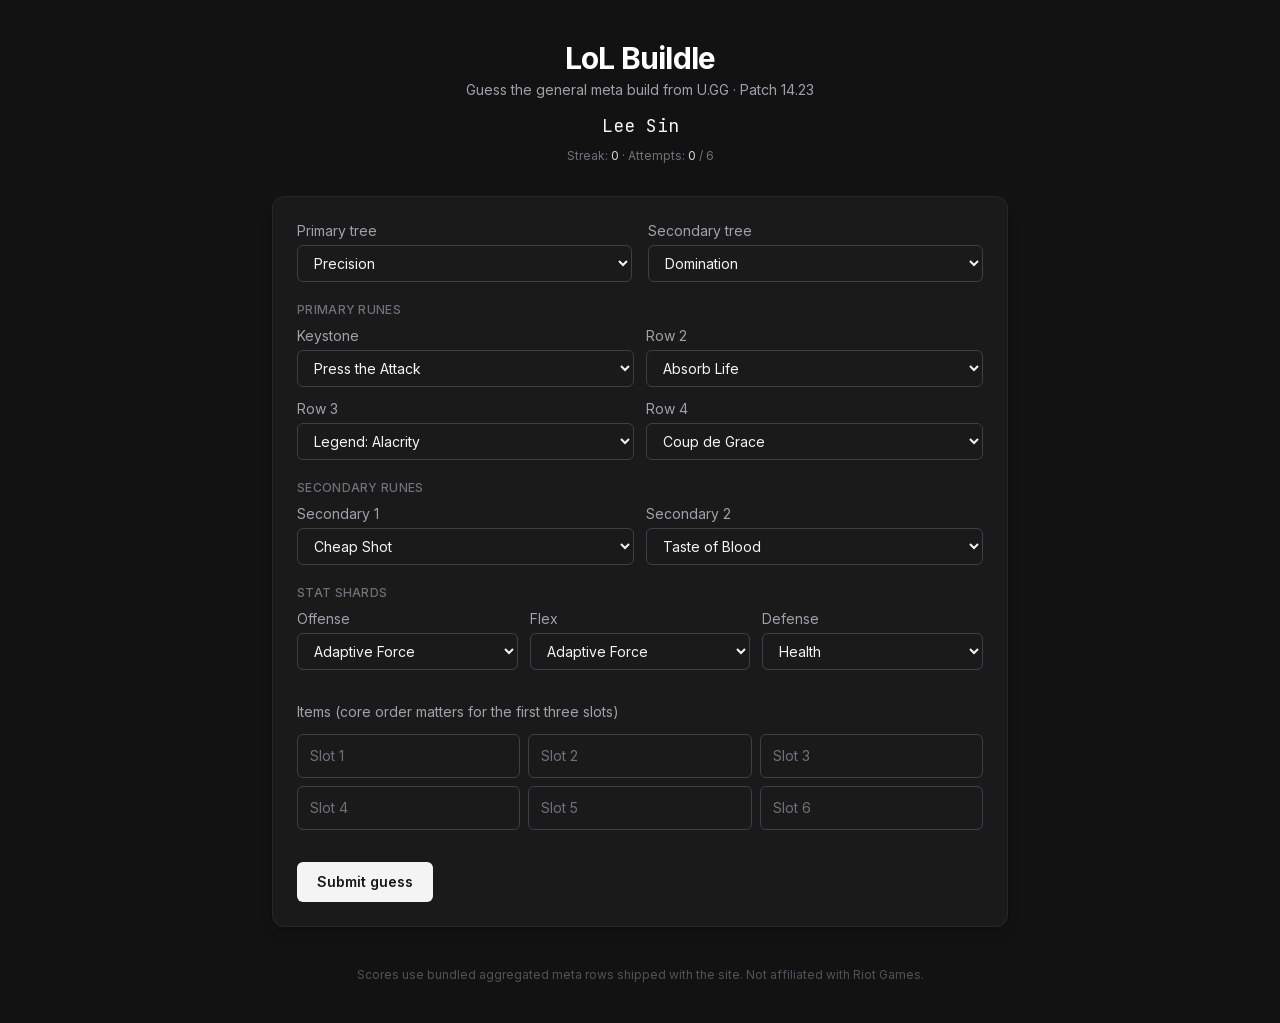
==== LoLBuildle/index.html @ fe032a9a "Deploy LoLBuildle from source repo" ====
<!DOCTYPE html><html lang="en" class="__variable_273b63 __variable_36da45"><head><meta charSet="utf-8"/><meta name="viewport" content="width=device-width, initial-scale=1"/><link rel="preload" href="/LoLBuildle/_next/static/media/bb3ef058b751a6ad-s.p.woff2" as="font" crossorigin="" type="font/woff2"/><link rel="preload" href="/LoLBuildle/_next/static/media/e4af272ccee01ff0-s.p.woff2" as="font" crossorigin="" type="font/woff2"/><link rel="stylesheet" href="/LoLBuildle/_next/static/css/c5a695d36ad70a7c.css" data-precedence="next"/><link rel="preload" as="script" fetchPriority="low" href="/LoLBuildle/_next/static/chunks/webpack-848da91b19ea1b37.js"/><script src="/LoLBuildle/_next/static/chunks/fd9d1056-253d8695cd74475a.js" async=""></script><script src="/LoLBuildle/_next/static/chunks/117-18b9ab8ec4250853.js" async=""></script><script src="/LoLBuildle/_next/static/chunks/main-app-223fb19ff7f71c85.js" async=""></script><script src="/LoLBuildle/_next/static/chunks/app/page-ac91fe440ad6ae25.js" async=""></script><title>LoL Buildle</title><meta name="description" content="Daily League of Legends rune and item build puzzle"/><meta name="next-size-adjust"/><script src="/LoLBuildle/_next/static/chunks/polyfills-42372ed130431b0a.js" noModule=""></script></head><body class="font-sans"><main class="mx-auto flex min-h-screen max-w-3xl flex-col items-center justify-center px-4"><p class="text-zinc-400">Loading challenge…</p></main><script src="/LoLBuildle/_next/static/chunks/webpack-848da91b19ea1b37.js" async=""></script><script>(self.__next_f=self.__next_f||[]).push([0]);self.__next_f.push([2,null])</script><script>self.__next_f.push([1,"1:HL[\"/LoLBuildle/_next/static/media/bb3ef058b751a6ad-s.p.woff2\",\"font\",{\"crossOrigin\":\"\",\"type\":\"font/woff2\"}]\n2:HL[\"/LoLBuildle/_next/static/media/e4af272ccee01ff0-s.p.woff2\",\"font\",{\"crossOrigin\":\"\",\"type\":\"font/woff2\"}]\n3:HL[\"/LoLBuildle/_next/static/css/c5a695d36ad70a7c.css\",\"style\"]\n"])</script><script>self.__next_f.push([1,"4:I[2846,[],\"\"]\n6:I[9107,[],\"ClientPageRoot\"]\n7:I[694,[\"931\",\"static/chunks/app/page-ac91fe440ad6ae25.js\"],\"default\",1]\n8:I[4707,[],\"\"]\n9:I[6423,[],\"\"]\nb:I[1060,[],\"\"]\nc:[]\n"])</script><script>self.__next_f.push([1,"0:[\"$\",\"$L4\",null,{\"buildId\":\"6qWj2JQBq9XGg0zFslC1o\",\"assetPrefix\":\"/LoLBuildle\",\"urlParts\":[\"\",\"\"],\"initialTree\":[\"\",{\"children\":[\"__PAGE__\",{}]},\"$undefined\",\"$undefined\",true],\"initialSeedData\":[\"\",{\"children\":[\"__PAGE__\",{},[[\"$L5\",[\"$\",\"$L6\",null,{\"props\":{\"params\":{},\"searchParams\":{}},\"Component\":\"$7\"}],null],null],null]},[[[[\"$\",\"link\",\"0\",{\"rel\":\"stylesheet\",\"href\":\"/LoLBuildle/_next/static/css/c5a695d36ad70a7c.css\",\"precedence\":\"next\",\"crossOrigin\":\"$undefined\"}]],[\"$\",\"html\",null,{\"lang\":\"en\",\"className\":\"__variable_273b63 __variable_36da45\",\"children\":[\"$\",\"body\",null,{\"className\":\"font-sans\",\"children\":[\"$\",\"$L8\",null,{\"parallelRouterKey\":\"children\",\"segmentPath\":[\"children\"],\"error\":\"$undefined\",\"errorStyles\":\"$undefined\",\"errorScripts\":\"$undefined\",\"template\":[\"$\",\"$L9\",null,{}],\"templateStyles\":\"$undefined\",\"templateScripts\":\"$undefined\",\"notFound\":[[\"$\",\"title\",null,{\"children\":\"404: This page could not be found.\"}],[\"$\",\"div\",null,{\"style\":{\"fontFamily\":\"system-ui,\\\"Segoe UI\\\",Roboto,Helvetica,Arial,sans-serif,\\\"Apple Color Emoji\\\",\\\"Segoe UI Emoji\\\"\",\"height\":\"100vh\",\"textAlign\":\"center\",\"display\":\"flex\",\"flexDirection\":\"column\",\"alignItems\":\"center\",\"justifyContent\":\"center\"},\"children\":[\"$\",\"div\",null,{\"children\":[[\"$\",\"style\",null,{\"dangerouslySetInnerHTML\":{\"__html\":\"body{color:#000;background:#fff;margin:0}.next-error-h1{border-right:1px solid rgba(0,0,0,.3)}@media (prefers-color-scheme:dark){body{color:#fff;background:#000}.next-error-h1{border-right:1px solid rgba(255,255,255,.3)}}\"}}],[\"$\",\"h1\",null,{\"className\":\"next-error-h1\",\"style\":{\"display\":\"inline-block\",\"margin\":\"0 20px 0 0\",\"padding\":\"0 23px 0 0\",\"fontSize\":24,\"fontWeight\":500,\"verticalAlign\":\"top\",\"lineHeight\":\"49px\"},\"children\":\"404\"}],[\"$\",\"div\",null,{\"style\":{\"display\":\"inline-block\"},\"children\":[\"$\",\"h2\",null,{\"style\":{\"fontSize\":14,\"fontWeight\":400,\"lineHeight\":\"49px\",\"margin\":0},\"children\":\"This page could not be found.\"}]}]]}]}]],\"notFoundStyles\":[]}]}]}]],null],null],\"couldBeIntercepted\":false,\"initialHead\":[null,\"$La\"],\"globalErrorComponent\":\"$b\",\"missingSlots\":\"$Wc\"}]\n"])</script><script>self.__next_f.push([1,"a:[[\"$\",\"meta\",\"0\",{\"name\":\"viewport\",\"content\":\"width=device-width, initial-scale=1\"}],[\"$\",\"meta\",\"1\",{\"charSet\":\"utf-8\"}],[\"$\",\"title\",\"2\",{\"children\":\"LoL Buildle\"}],[\"$\",\"meta\",\"3\",{\"name\":\"description\",\"content\":\"Daily League of Legends rune and item build puzzle\"}],[\"$\",\"meta\",\"4\",{\"name\":\"next-size-adjust\"}]]\n5:null\n"])</script></body></html>
---- LoLBuildle/_next/static/css/c5a695d36ad70a7c.css ----
@font-face{font-family:__Inter_273b63;font-style:normal;font-weight:100 900;font-display:swap;src:url(/LoLBuildle/_next/static/media/ba9851c3c22cd980-s.woff2) format("woff2");unicode-range:u+0460-052f,u+1c80-1c8a,u+20b4,u+2de0-2dff,u+a640-a69f,u+fe2e-fe2f}@font-face{font-family:__Inter_273b63;font-style:normal;font-weight:100 900;font-display:swap;src:url(/LoLBuildle/_next/static/media/21350d82a1f187e9-s.woff2) format("woff2");unicode-range:u+0301,u+0400-045f,u+0490-0491,u+04b0-04b1,u+2116}@font-face{font-family:__Inter_273b63;font-style:normal;font-weight:100 900;font-display:swap;src:url(/LoLBuildle/_next/static/media/c5fe6dc8356a8c31-s.woff2) format("woff2");unicode-range:u+1f??}@font-face{font-family:__Inter_273b63;font-style:normal;font-weight:100 900;font-display:swap;src:url(/LoLBuildle/_next/static/media/19cfc7226ec3afaa-s.woff2) format("woff2");unicode-range:u+0370-0377,u+037a-037f,u+0384-038a,u+038c,u+038e-03a1,u+03a3-03ff}@font-face{font-family:__Inter_273b63;font-style:normal;font-weight:100 900;font-display:swap;src:url(/LoLBuildle/_next/static/media/df0a9ae256c0569c-s.woff2) format("woff2");unicode-range:u+0102-0103,u+0110-0111,u+0128-0129,u+0168-0169,u+01a0-01a1,u+01af-01b0,u+0300-0301,u+0303-0304,u+0308-0309,u+0323,u+0329,u+1ea0-1ef9,u+20ab}@font-face{font-family:__Inter_273b63;font-style:normal;font-weight:100 900;font-display:swap;src:url(/LoLBuildle/_next/static/media/8e9860b6e62d6359-s.woff2) format("woff2");unicode-range:u+0100-02ba,u+02bd-02c5,u+02c7-02cc,u+02ce-02d7,u+02dd-02ff,u+0304,u+0308,u+0329,u+1d00-1dbf,u+1e00-1e9f,u+1ef2-1eff,u+2020,u+20a0-20ab,u+20ad-20c0,u+2113,u+2c60-2c7f,u+a720-a7ff}@font-face{font-family:__Inter_273b63;font-style:normal;font-weight:100 900;font-display:swap;src:url(/LoLBuildle/_next/static/media/e4af272ccee01ff0-s.p.woff2) format("woff2");unicode-range:u+00??,u+0131,u+0152-0153,u+02bb-02bc,u+02c6,u+02da,u+02dc,u+0304,u+0308,u+0329,u+2000-206f,u+20ac,u+2122,u+2191,u+2193,u+2212,u+2215,u+feff,u+fffd}@font-face{font-family:__Inter_Fallback_273b63;src:local("Arial");ascent-override:90.49%;descent-override:22.56%;line-gap-override:0.00%;size-adjust:107.06%}.__className_273b63{font-family:__Inter_273b63,__Inter_Fallback_273b63;font-style:normal}.__variable_273b63{--font-geist-sans:"__Inter_273b63","__Inter_Fallback_273b63"}@font-face{font-family:__JetBrains_Mono_36da45;font-style:normal;font-weight:100 800;font-display:swap;src:url(/LoLBuildle/_next/static/media/886030b0b59bc5a7-s.woff2) format("woff2");unicode-range:u+0460-052f,u+1c80-1c8a,u+20b4,u+2de0-2dff,u+a640-a69f,u+fe2e-fe2f}@font-face{font-family:__JetBrains_Mono_36da45;font-style:normal;font-weight:100 800;font-display:swap;src:url(/LoLBuildle/_next/static/media/0aa834ed78bf6d07-s.woff2) format("woff2");unicode-range:u+0301,u+0400-045f,u+0490-0491,u+04b0-04b1,u+2116}@font-face{font-family:__JetBrains_Mono_36da45;font-style:normal;font-weight:100 800;font-display:swap;src:url(/LoLBuildle/_next/static/media/67957d42bae0796d-s.woff2) format("woff2");unicode-range:u+0370-0377,u+037a-037f,u+0384-038a,u+038c,u+038e-03a1,u+03a3-03ff}@font-face{font-family:__JetBrains_Mono_36da45;font-style:normal;font-weight:100 800;font-display:swap;src:url(/LoLBuildle/_next/static/media/f911b923c6adde36-s.woff2) format("woff2");unicode-range:u+0102-0103,u+0110-0111,u+0128-0129,u+0168-0169,u+01a0-01a1,u+01af-01b0,u+0300-0301,u+0303-0304,u+0308-0309,u+0323,u+0329,u+1ea0-1ef9,u+20ab}@font-face{font-family:__JetBrains_Mono_36da45;font-style:normal;font-weight:100 800;font-display:swap;src:url(/LoLBuildle/_next/static/media/939c4f875ee75fbb-s.woff2) format("woff2");unicode-range:u+0100-02ba,u+02bd-02c5,u+02c7-02cc,u+02ce-02d7,u+02dd-02ff,u+0304,u+0308,u+0329,u+1d00-1dbf,u+1e00-1e9f,u+1ef2-1eff,u+2020,u+20a0-20ab,u+20ad-20c0,u+2113,u+2c60-2c7f,u+a720-a7ff}@font-face{font-family:__JetBrains_Mono_36da45;font-style:normal;font-weight:100 800;font-display:swap;src:url(/LoLBuildle/_next/static/media/bb3ef058b751a6ad-s.p.woff2) format("woff2");unicode-range:u+00??,u+0131,u+0152-0153,u+02bb-02bc,u+02c6,u+02da,u+02dc,u+0304,u+0308,u+0329,u+2000-206f,u+20ac,u+2122,u+2191,u+2193,u+2212,u+2215,u+feff,u+fffd}@font-face{font-family:__JetBrains_Mono_Fallback_36da45;src:local("Arial");ascent-override:75.79%;descent-override:22.29%;line-gap-override:0.00%;size-adjust:134.59%}.__className_36da45{font-family:__JetBrains_Mono_36da45,__JetBrains_Mono_Fallback_36da45;font-style:normal}.__variable_36da45{--font-geist-mono:"__JetBrains_Mono_36da45","__JetBrains_Mono_Fallback_36da45"}*,:after,:before{--tw-border-spacing-x:0;--tw-border-spacing-y:0;--tw-translate-x:0;--tw-translate-y:0;--tw-rotate:0;--tw-skew-x:0;--tw-skew-y:0;--tw-scale-x:1;--tw-scale-y:1;--tw-pan-x: ;--tw-pan-y: ;--tw-pinch-zoom: ;--tw-scroll-snap-strictness:proximity;--tw-gradient-from-position: ;--tw-gradient-via-position: ;--tw-gradient-to-position: ;--tw-ordinal: ;--tw-slashed-zero: ;--tw-numeric-figure: ;--tw-numeric-spacing: ;--tw-numeric-fraction: ;--tw-ring-inset: ;--tw-ring-offset-width:0px;--tw-ring-offset-color:#fff;--tw-ring-color:rgba(59,130,246,.5);--tw-ring-offset-shadow:0 0 #0000;--tw-ring-shadow:0 0 #0000;--tw-shadow:0 0 #0000;--tw-shadow-colored:0 0 #0000;--tw-blur: ;--tw-brightness: ;--tw-contrast: ;--tw-grayscale: ;--tw-hue-rotate: ;--tw-invert: ;--tw-saturate: ;--tw-sepia: ;--tw-drop-shadow: ;--tw-backdrop-blur: ;--tw-backdrop-brightness: ;--tw-backdrop-contrast: ;--tw-backdrop-grayscale: ;--tw-backdrop-hue-rotate: ;--tw-backdrop-invert: ;--tw-backdrop-opacity: ;--tw-backdrop-saturate: ;--tw-backdrop-sepia: ;--tw-contain-size: ;--tw-contain-layout: ;--tw-contain-paint: ;--tw-contain-style: }::backdrop{--tw-border-spacing-x:0;--tw-border-spacing-y:0;--tw-translate-x:0;--tw-translate-y:0;--tw-rotate:0;--tw-skew-x:0;--tw-skew-y:0;--tw-scale-x:1;--tw-scale-y:1;--tw-pan-x: ;--tw-pan-y: ;--tw-pinch-zoom: ;--tw-scroll-snap-strictness:proximity;--tw-gradient-from-position: ;--tw-gradient-via-position: ;--tw-gradient-to-position: ;--tw-ordinal: ;--tw-slashed-zero: ;--tw-numeric-figure: ;--tw-numeric-spacing: ;--tw-numeric-fraction: ;--tw-ring-inset: ;--tw-ring-offset-width:0px;--tw-ring-offset-color:#fff;--tw-ring-color:rgba(59,130,246,.5);--tw-ring-offset-shadow:0 0 #0000;--tw-ring-shadow:0 0 #0000;--tw-shadow:0 0 #0000;--tw-shadow-colored:0 0 #0000;--tw-blur: ;--tw-brightness: ;--tw-contrast: ;--tw-grayscale: ;--tw-hue-rotate: ;--tw-invert: ;--tw-saturate: ;--tw-sepia: ;--tw-drop-shadow: ;--tw-backdrop-blur: ;--tw-backdrop-brightness: ;--tw-backdrop-contrast: ;--tw-backdrop-grayscale: ;--tw-backdrop-hue-rotate: ;--tw-backdrop-invert: ;--tw-backdrop-opacity: ;--tw-backdrop-saturate: ;--tw-backdrop-sepia: ;--tw-contain-size: ;--tw-contain-layout: ;--tw-contain-paint: ;--tw-contain-style: }/*
! tailwindcss v3.4.19 | MIT License | https://tailwindcss.com
*/*,:after,:before{box-sizing:border-box;border:0 solid #e5e7eb}:after,:before{--tw-content:""}:host,html{line-height:1.5;-webkit-text-size-adjust:100%;-moz-tab-size:4;-o-tab-size:4;tab-size:4;font-family:var(--font-geist-sans),system-ui,sans-serif;font-feature-settings:normal;font-variation-settings:normal;-webkit-tap-highlight-color:transparent}body{margin:0;line-height:inherit}hr{height:0;color:inherit;border-top-width:1px}abbr:where([title]){-webkit-text-decoration:underline dotted;text-decoration:underline dotted}h1,h2,h3,h4,h5,h6{font-size:inherit;font-weight:inherit}a{color:inherit;text-decoration:inherit}b,strong{font-weight:bolder}code,kbd,pre,samp{font-family:var(--font-geist-mono),ui-monospace,monospace;font-feature-settings:normal;font-variation-settings:normal;font-size:1em}small{font-size:80%}sub,sup{font-size:75%;line-height:0;position:relative;vertical-align:baseline}sub{bottom:-.25em}sup{top:-.5em}table{text-indent:0;border-color:inherit;border-collapse:collapse}button,input,optgroup,select,textarea{font-family:inherit;font-feature-settings:inherit;font-variation-settings:inherit;font-size:100%;font-weight:inherit;line-height:inherit;letter-spacing:inherit;color:inherit;margin:0;padding:0}button,select{text-transform:none}button,input:where([type=button]),input:where([type=reset]),input:where([type=submit]){-webkit-appearance:button;background-color:transparent;background-image:none}:-moz-focusring{outline:auto}:-moz-ui-invalid{box-shadow:none}progress{vertical-align:baseline}::-webkit-inner-spin-button,::-webkit-outer-spin-button{height:auto}[type=search]{-webkit-appearance:textfield;outline-offset:-2px}::-webkit-search-decoration{-webkit-appearance:none}::-webkit-file-upload-button{-webkit-appearance:button;font:inherit}summary{display:list-item}blockquote,dd,dl,figure,h1,h2,h3,h4,h5,h6,hr,p,pre{margin:0}fieldset{margin:0}fieldset,legend{padding:0}menu,ol,ul{list-style:none;margin:0;padding:0}dialog{padding:0}textarea{resize:vertical}input::-moz-placeholder,textarea::-moz-placeholder{opacity:1;color:#9ca3af}input::placeholder,textarea::placeholder{opacity:1;color:#9ca3af}[role=button],button{cursor:pointer}:disabled{cursor:default}audio,canvas,embed,iframe,img,object,svg,video{display:block;vertical-align:middle}img,video{max-width:100%;height:auto}[hidden]:where(:not([hidden=until-found])){display:none}.fixed{position:fixed}.inset-0{inset:0}.z-40{z-index:40}.mx-auto{margin-left:auto;margin-right:auto}.mb-2{margin-bottom:.5rem}.mb-4{margin-bottom:1rem}.mb-8{margin-bottom:2rem}.mt-1{margin-top:.25rem}.mt-10{margin-top:2.5rem}.mt-2{margin-top:.5rem}.mt-3{margin-top:.75rem}.flex{display:flex}.grid{display:grid}.h-10{height:2.5rem}.h-12{height:3rem}.max-h-56{max-height:14rem}.max-h-\[70vh\]{max-height:70vh}.min-h-\[44px\]{min-height:44px}.min-h-screen{min-height:100vh}.w-full{width:100%}.min-w-0{min-width:0}.min-w-\[3rem\]{min-width:3rem}.max-w-3xl{max-width:48rem}.max-w-lg{max-width:32rem}.flex-1{flex:1 1 0%}.shrink-0{flex-shrink:0}.grid-cols-2{grid-template-columns:repeat(2,minmax(0,1fr))}.grid-cols-3{grid-template-columns:repeat(3,minmax(0,1fr))}.flex-col{flex-direction:column}.flex-wrap{flex-wrap:wrap}.items-end{align-items:flex-end}.items-center{align-items:center}.justify-end{justify-content:flex-end}.justify-center{justify-content:center}.justify-between{justify-content:space-between}.gap-1{gap:.25rem}.gap-2{gap:.5rem}.gap-3{gap:.75rem}.gap-4{gap:1rem}.space-y-1>:not([hidden])~:not([hidden]){--tw-space-y-reverse:0;margin-top:calc(.25rem * calc(1 - var(--tw-space-y-reverse)));margin-bottom:calc(.25rem * var(--tw-space-y-reverse))}.space-y-2>:not([hidden])~:not([hidden]){--tw-space-y-reverse:0;margin-top:calc(.5rem * calc(1 - var(--tw-space-y-reverse)));margin-bottom:calc(.5rem * var(--tw-space-y-reverse))}.space-y-3>:not([hidden])~:not([hidden]){--tw-space-y-reverse:0;margin-top:calc(.75rem * calc(1 - var(--tw-space-y-reverse)));margin-bottom:calc(.75rem * var(--tw-space-y-reverse))}.space-y-4>:not([hidden])~:not([hidden]){--tw-space-y-reverse:0;margin-top:calc(1rem * calc(1 - var(--tw-space-y-reverse)));margin-bottom:calc(1rem * var(--tw-space-y-reverse))}.space-y-5>:not([hidden])~:not([hidden]){--tw-space-y-reverse:0;margin-top:calc(1.25rem * calc(1 - var(--tw-space-y-reverse)));margin-bottom:calc(1.25rem * var(--tw-space-y-reverse))}.space-y-8>:not([hidden])~:not([hidden]){--tw-space-y-reverse:0;margin-top:calc(2rem * calc(1 - var(--tw-space-y-reverse)));margin-bottom:calc(2rem * var(--tw-space-y-reverse))}.overflow-hidden{overflow:hidden}.overflow-y-auto{overflow-y:auto}.truncate{overflow:hidden;text-overflow:ellipsis;white-space:nowrap}.rounded-lg{border-radius:.5rem}.rounded-md{border-radius:.375rem}.rounded-xl{border-radius:.75rem}.border{border-width:1px}.border-b{border-bottom-width:1px}.border-t{border-top-width:1px}.border-zinc-700{--tw-border-opacity:1;border-color:rgb(63 63 70/var(--tw-border-opacity,1))}.border-zinc-800{--tw-border-opacity:1;border-color:rgb(39 39 42/var(--tw-border-opacity,1))}.bg-black\/60{background-color:rgba(0,0,0,.6)}.bg-surface{--tw-bg-opacity:1;background-color:rgb(18 18 19/var(--tw-bg-opacity,1))}.bg-surface-raised{--tw-bg-opacity:1;background-color:rgb(26 26 27/var(--tw-bg-opacity,1))}.bg-tile-close{--tw-bg-opacity:1;background-color:rgb(181 159 59/var(--tw-bg-opacity,1))}.bg-tile-correct{--tw-bg-opacity:1;background-color:rgb(83 141 78/var(--tw-bg-opacity,1))}.bg-tile-wrong{--tw-bg-opacity:1;background-color:rgb(58 58 60/var(--tw-bg-opacity,1))}.bg-zinc-100{--tw-bg-opacity:1;background-color:rgb(244 244 245/var(--tw-bg-opacity,1))}.p-2{padding:.5rem}.p-3{padding:.75rem}.p-4{padding:1rem}.p-6{padding:1.5rem}.px-2{padding-left:.5rem;padding-right:.5rem}.px-3{padding-left:.75rem;padding-right:.75rem}.px-4{padding-left:1rem;padding-right:1rem}.px-5{padding-left:1.25rem;padding-right:1.25rem}.py-1\.5{padding-top:.375rem;padding-bottom:.375rem}.py-10{padding-top:2.5rem;padding-bottom:2.5rem}.py-2{padding-top:.5rem;padding-bottom:.5rem}.py-2\.5{padding-top:.625rem;padding-bottom:.625rem}.pt-6{padding-top:1.5rem}.text-left{text-align:left}.text-center{text-align:center}.font-mono{font-family:var(--font-geist-mono),ui-monospace,monospace}.font-sans{font-family:var(--font-geist-sans),system-ui,sans-serif}.text-3xl{font-size:1.875rem;line-height:2.25rem}.text-\[11px\]{font-size:11px}.text-lg{font-size:1.125rem;line-height:1.75rem}.text-sm{font-size:.875rem;line-height:1.25rem}.text-xs{font-size:.75rem;line-height:1rem}.font-bold{font-weight:700}.font-medium{font-weight:500}.font-semibold{font-weight:600}.uppercase{text-transform:uppercase}.tracking-tight{letter-spacing:-.025em}.tracking-wide{letter-spacing:.025em}.text-amber-400{--tw-text-opacity:1;color:rgb(251 191 36/var(--tw-text-opacity,1))}.text-red-400{--tw-text-opacity:1;color:rgb(248 113 113/var(--tw-text-opacity,1))}.text-white{--tw-text-opacity:1;color:rgb(255 255 255/var(--tw-text-opacity,1))}.text-zinc-100{--tw-text-opacity:1;color:rgb(244 244 245/var(--tw-text-opacity,1))}.text-zinc-200{--tw-text-opacity:1;color:rgb(228 228 231/var(--tw-text-opacity,1))}.text-zinc-300{--tw-text-opacity:1;color:rgb(212 212 216/var(--tw-text-opacity,1))}.text-zinc-400{--tw-text-opacity:1;color:rgb(161 161 170/var(--tw-text-opacity,1))}.text-zinc-500{--tw-text-opacity:1;color:rgb(113 113 122/var(--tw-text-opacity,1))}.text-zinc-600{--tw-text-opacity:1;color:rgb(82 82 91/var(--tw-text-opacity,1))}.text-zinc-900{--tw-text-opacity:1;color:rgb(24 24 27/var(--tw-text-opacity,1))}.underline-offset-2{text-underline-offset:2px}.shadow-lg{--tw-shadow:0 10px 15px -3px rgba(0,0,0,.1),0 4px 6px -4px rgba(0,0,0,.1);--tw-shadow-colored:0 10px 15px -3px var(--tw-shadow-color),0 4px 6px -4px var(--tw-shadow-color)}.shadow-lg,.shadow-xl{box-shadow:var(--tw-ring-offset-shadow,0 0 #0000),var(--tw-ring-shadow,0 0 #0000),var(--tw-shadow)}.shadow-xl{--tw-shadow:0 20px 25px -5px rgba(0,0,0,.1),0 8px 10px -6px rgba(0,0,0,.1);--tw-shadow-colored:0 20px 25px -5px var(--tw-shadow-color),0 8px 10px -6px var(--tw-shadow-color)}.outline-none{outline:2px solid transparent;outline-offset:2px}.filter{filter:var(--tw-blur) var(--tw-brightness) var(--tw-contrast) var(--tw-grayscale) var(--tw-hue-rotate) var(--tw-invert) var(--tw-saturate) var(--tw-sepia) var(--tw-drop-shadow)}:root{color-scheme:dark}body{min-height:100vh;--tw-bg-opacity:1;background-color:rgb(18 18 19/var(--tw-bg-opacity,1));--tw-text-opacity:1;color:rgb(244 244 245/var(--tw-text-opacity,1));-webkit-font-smoothing:antialiased;-moz-osx-font-smoothing:grayscale}.hover\:border-zinc-500:hover{--tw-border-opacity:1;border-color:rgb(113 113 122/var(--tw-border-opacity,1))}.hover\:bg-white:hover{--tw-bg-opacity:1;background-color:rgb(255 255 255/var(--tw-bg-opacity,1))}.hover\:bg-zinc-800:hover{--tw-bg-opacity:1;background-color:rgb(39 39 42/var(--tw-bg-opacity,1))}.hover\:text-zinc-200:hover{--tw-text-opacity:1;color:rgb(228 228 231/var(--tw-text-opacity,1))}.hover\:text-zinc-300:hover{--tw-text-opacity:1;color:rgb(212 212 216/var(--tw-text-opacity,1))}.hover\:underline:hover{text-decoration-line:underline}.focus\:border-zinc-500:focus{--tw-border-opacity:1;border-color:rgb(113 113 122/var(--tw-border-opacity,1))}.disabled\:cursor-not-allowed:disabled{cursor:not-allowed}.disabled\:opacity-40:disabled{opacity:.4}.disabled\:opacity-50:disabled{opacity:.5}@media (min-width:640px){.sm\:grid-cols-2{grid-template-columns:repeat(2,minmax(0,1fr))}.sm\:grid-cols-3{grid-template-columns:repeat(3,minmax(0,1fr))}.sm\:grid-cols-4{grid-template-columns:repeat(4,minmax(0,1fr))}.sm\:items-center{align-items:center}}
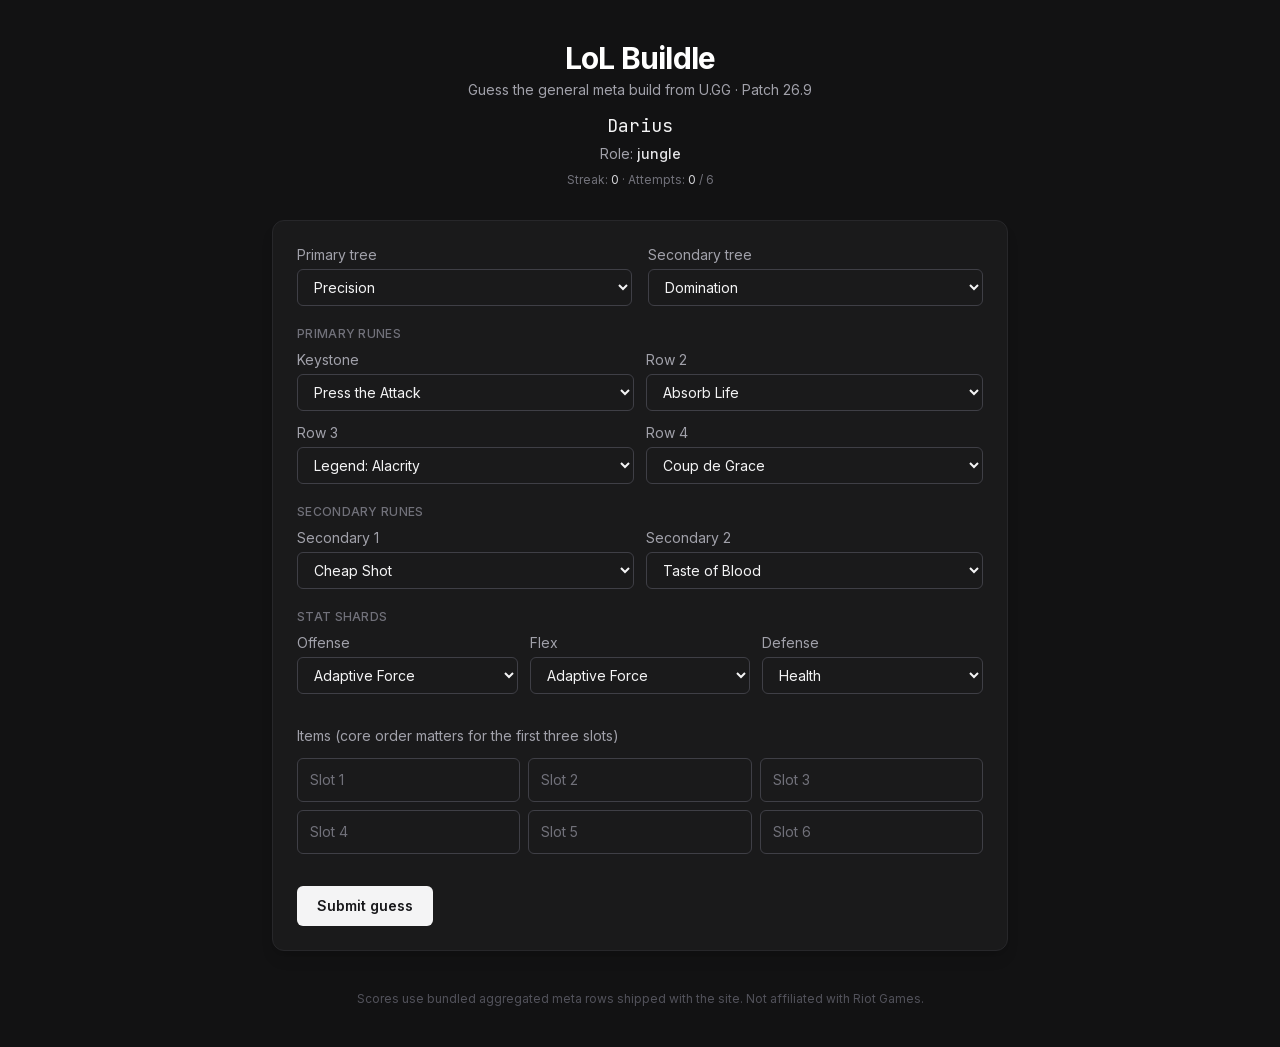
==== commit 68d58042: "Deploy LoLBuildle from source repo" ====
--- a/LoLBuildle/index.html
+++ b/LoLBuildle/index.html
@@ -1 +1 @@
-<!DOCTYPE html><html lang="en" class="__variable_273b63 __variable_36da45"><head><meta charSet="utf-8"/><meta name="viewport" content="width=device-width, initial-scale=1"/><link rel="preload" href="/LoLBuildle/_next/static/media/bb3ef058b751a6ad-s.p.woff2" as="font" crossorigin="" type="font/woff2"/><link rel="preload" href="/LoLBuildle/_next/static/media/e4af272ccee01ff0-s.p.woff2" as="font" crossorigin="" type="font/woff2"/><link rel="stylesheet" href="/LoLBuildle/_next/static/css/c5a695d36ad70a7c.css" data-precedence="next"/><link rel="preload" as="script" fetchPriority="low" href="/LoLBuildle/_next/static/chunks/webpack-848da91b19ea1b37.js"/><script src="/LoLBuildle/_next/static/chunks/fd9d1056-253d8695cd74475a.js" async=""></script><script src="/LoLBuildle/_next/static/chunks/117-18b9ab8ec4250853.js" async=""></script><script src="/LoLBuildle/_next/static/chunks/main-app-223fb19ff7f71c85.js" async=""></script><script src="/LoLBuildle/_next/static/chunks/app/page-ac91fe440ad6ae25.js" async=""></script><title>LoL Buildle</title><meta name="description" content="Daily League of Legends rune and item build puzzle"/><meta name="next-size-adjust"/><script src="/LoLBuildle/_next/static/chunks/polyfills-42372ed130431b0a.js" noModule=""></script></head><body class="font-sans"><main class="mx-auto flex min-h-screen max-w-3xl flex-col items-center justify-center px-4"><p class="text-zinc-400">Loading challenge…</p></main><script src="/LoLBuildle/_next/static/chunks/webpack-848da91b19ea1b37.js" async=""></script><script>(self.__next_f=self.__next_f||[]).push([0]);self.__next_f.push([2,null])</script><script>self.__next_f.push([1,"1:HL[\"/LoLBuildle/_next/static/media/bb3ef058b751a6ad-s.p.woff2\",\"font\",{\"crossOrigin\":\"\",\"type\":\"font/woff2\"}]\n2:HL[\"/LoLBuildle/_next/static/media/e4af272ccee01ff0-s.p.woff2\",\"font\",{\"crossOrigin\":\"\",\"type\":\"font/woff2\"}]\n3:HL[\"/LoLBuildle/_next/static/css/c5a695d36ad70a7c.css\",\"style\"]\n"])</script><script>self.__next_f.push([1,"4:I[2846,[],\"\"]\n6:I[9107,[],\"ClientPageRoot\"]\n7:I[694,[\"931\",\"static/chunks/app/page-ac91fe440ad6ae25.js\"],\"default\",1]\n8:I[4707,[],\"\"]\n9:I[6423,[],\"\"]\nb:I[1060,[],\"\"]\nc:[]\n"])</script><script>self.__next_f.push([1,"0:[\"$\",\"$L4\",null,{\"buildId\":\"6qWj2JQBq9XGg0zFslC1o\",\"assetPrefix\":\"/LoLBuildle\",\"urlParts\":[\"\",\"\"],\"initialTree\":[\"\",{\"children\":[\"__PAGE__\",{}]},\"$undefined\",\"$undefined\",true],\"initialSeedData\":[\"\",{\"children\":[\"__PAGE__\",{},[[\"$L5\",[\"$\",\"$L6\",null,{\"props\":{\"params\":{},\"searchParams\":{}},\"Component\":\"$7\"}],null],null],null]},[[[[\"$\",\"link\",\"0\",{\"rel\":\"stylesheet\",\"href\":\"/LoLBuildle/_next/static/css/c5a695d36ad70a7c.css\",\"precedence\":\"next\",\"crossOrigin\":\"$undefined\"}]],[\"$\",\"html\",null,{\"lang\":\"en\",\"className\":\"__variable_273b63 __variable_36da45\",\"children\":[\"$\",\"body\",null,{\"className\":\"font-sans\",\"children\":[\"$\",\"$L8\",null,{\"parallelRouterKey\":\"children\",\"segmentPath\":[\"children\"],\"error\":\"$undefined\",\"errorStyles\":\"$undefined\",\"errorScripts\":\"$undefined\",\"template\":[\"$\",\"$L9\",null,{}],\"templateStyles\":\"$undefined\",\"templateScripts\":\"$undefined\",\"notFound\":[[\"$\",\"title\",null,{\"children\":\"404: This page could not be found.\"}],[\"$\",\"div\",null,{\"style\":{\"fontFamily\":\"system-ui,\\\"Segoe UI\\\",Roboto,Helvetica,Arial,sans-serif,\\\"Apple Color Emoji\\\",\\\"Segoe UI Emoji\\\"\",\"height\":\"100vh\",\"textAlign\":\"center\",\"display\":\"flex\",\"flexDirection\":\"column\",\"alignItems\":\"center\",\"justifyContent\":\"center\"},\"children\":[\"$\",\"div\",null,{\"children\":[[\"$\",\"style\",null,{\"dangerouslySetInnerHTML\":{\"__html\":\"body{color:#000;background:#fff;margin:0}.next-error-h1{border-right:1px solid rgba(0,0,0,.3)}@media (prefers-color-scheme:dark){body{color:#fff;background:#000}.next-error-h1{border-right:1px solid rgba(255,255,255,.3)}}\"}}],[\"$\",\"h1\",null,{\"className\":\"next-error-h1\",\"style\":{\"display\":\"inline-block\",\"margin\":\"0 20px 0 0\",\"padding\":\"0 23px 0 0\",\"fontSize\":24,\"fontWeight\":500,\"verticalAlign\":\"top\",\"lineHeight\":\"49px\"},\"children\":\"404\"}],[\"$\",\"div\",null,{\"style\":{\"display\":\"inline-block\"},\"children\":[\"$\",\"h2\",null,{\"style\":{\"fontSize\":14,\"fontWeight\":400,\"lineHeight\":\"49px\",\"margin\":0},\"children\":\"This page could not be found.\"}]}]]}]}]],\"notFoundStyles\":[]}]}]}]],null],null],\"couldBeIntercepted\":false,\"initialHead\":[null,\"$La\"],\"globalErrorComponent\":\"$b\",\"missingSlots\":\"$Wc\"}]\n"])</script><script>self.__next_f.push([1,"a:[[\"$\",\"meta\",\"0\",{\"name\":\"viewport\",\"content\":\"width=device-width, initial-scale=1\"}],[\"$\",\"meta\",\"1\",{\"charSet\":\"utf-8\"}],[\"$\",\"title\",\"2\",{\"children\":\"LoL Buildle\"}],[\"$\",\"meta\",\"3\",{\"name\":\"description\",\"content\":\"Daily League of Legends rune and item build puzzle\"}],[\"$\",\"meta\",\"4\",{\"name\":\"next-size-adjust\"}]]\n5:null\n"])</script></body></html>+<!DOCTYPE html><html lang="en" class="__variable_273b63 __variable_36da45"><head><meta charSet="utf-8"/><meta name="viewport" content="width=device-width, initial-scale=1"/><link rel="preload" href="/LoLBuildle/_next/static/media/bb3ef058b751a6ad-s.p.woff2" as="font" crossorigin="" type="font/woff2"/><link rel="preload" href="/LoLBuildle/_next/static/media/e4af272ccee01ff0-s.p.woff2" as="font" crossorigin="" type="font/woff2"/><link rel="stylesheet" href="/LoLBuildle/_next/static/css/c5a695d36ad70a7c.css" data-precedence="next"/><link rel="preload" as="script" fetchPriority="low" href="/LoLBuildle/_next/static/chunks/webpack-848da91b19ea1b37.js"/><script src="/LoLBuildle/_next/static/chunks/fd9d1056-253d8695cd74475a.js" async=""></script><script src="/LoLBuildle/_next/static/chunks/117-18b9ab8ec4250853.js" async=""></script><script src="/LoLBuildle/_next/static/chunks/main-app-223fb19ff7f71c85.js" async=""></script><script src="/LoLBuildle/_next/static/chunks/app/page-244174dd57b11d6e.js" async=""></script><title>LoL Buildle</title><meta name="description" content="Daily League of Legends rune and item build puzzle"/><meta name="next-size-adjust"/><script src="/LoLBuildle/_next/static/chunks/polyfills-42372ed130431b0a.js" noModule=""></script></head><body class="font-sans"><main class="mx-auto flex min-h-screen max-w-3xl flex-col items-center justify-center px-4"><p class="text-zinc-400">Loading challenge…</p></main><script src="/LoLBuildle/_next/static/chunks/webpack-848da91b19ea1b37.js" async=""></script><script>(self.__next_f=self.__next_f||[]).push([0]);self.__next_f.push([2,null])</script><script>self.__next_f.push([1,"1:HL[\"/LoLBuildle/_next/static/media/bb3ef058b751a6ad-s.p.woff2\",\"font\",{\"crossOrigin\":\"\",\"type\":\"font/woff2\"}]\n2:HL[\"/LoLBuildle/_next/static/media/e4af272ccee01ff0-s.p.woff2\",\"font\",{\"crossOrigin\":\"\",\"type\":\"font/woff2\"}]\n3:HL[\"/LoLBuildle/_next/static/css/c5a695d36ad70a7c.css\",\"style\"]\n"])</script><script>self.__next_f.push([1,"4:I[2846,[],\"\"]\n6:I[9107,[],\"ClientPageRoot\"]\n7:I[182,[\"931\",\"static/chunks/app/page-244174dd57b11d6e.js\"],\"default\",1]\n8:I[4707,[],\"\"]\n9:I[6423,[],\"\"]\nb:I[1060,[],\"\"]\nc:[]\n"])</script><script>self.__next_f.push([1,"0:[\"$\",\"$L4\",null,{\"buildId\":\"QtDB78Mmbv6wPQMJ40Lkt\",\"assetPrefix\":\"/LoLBuildle\",\"urlParts\":[\"\",\"\"],\"initialTree\":[\"\",{\"children\":[\"__PAGE__\",{}]},\"$undefined\",\"$undefined\",true],\"initialSeedData\":[\"\",{\"children\":[\"__PAGE__\",{},[[\"$L5\",[\"$\",\"$L6\",null,{\"props\":{\"params\":{},\"searchParams\":{}},\"Component\":\"$7\"}],null],null],null]},[[[[\"$\",\"link\",\"0\",{\"rel\":\"stylesheet\",\"href\":\"/LoLBuildle/_next/static/css/c5a695d36ad70a7c.css\",\"precedence\":\"next\",\"crossOrigin\":\"$undefined\"}]],[\"$\",\"html\",null,{\"lang\":\"en\",\"className\":\"__variable_273b63 __variable_36da45\",\"children\":[\"$\",\"body\",null,{\"className\":\"font-sans\",\"children\":[\"$\",\"$L8\",null,{\"parallelRouterKey\":\"children\",\"segmentPath\":[\"children\"],\"error\":\"$undefined\",\"errorStyles\":\"$undefined\",\"errorScripts\":\"$undefined\",\"template\":[\"$\",\"$L9\",null,{}],\"templateStyles\":\"$undefined\",\"templateScripts\":\"$undefined\",\"notFound\":[[\"$\",\"title\",null,{\"children\":\"404: This page could not be found.\"}],[\"$\",\"div\",null,{\"style\":{\"fontFamily\":\"system-ui,\\\"Segoe UI\\\",Roboto,Helvetica,Arial,sans-serif,\\\"Apple Color Emoji\\\",\\\"Segoe UI Emoji\\\"\",\"height\":\"100vh\",\"textAlign\":\"center\",\"display\":\"flex\",\"flexDirection\":\"column\",\"alignItems\":\"center\",\"justifyContent\":\"center\"},\"children\":[\"$\",\"div\",null,{\"children\":[[\"$\",\"style\",null,{\"dangerouslySetInnerHTML\":{\"__html\":\"body{color:#000;background:#fff;margin:0}.next-error-h1{border-right:1px solid rgba(0,0,0,.3)}@media (prefers-color-scheme:dark){body{color:#fff;background:#000}.next-error-h1{border-right:1px solid rgba(255,255,255,.3)}}\"}}],[\"$\",\"h1\",null,{\"className\":\"next-error-h1\",\"style\":{\"display\":\"inline-block\",\"margin\":\"0 20px 0 0\",\"padding\":\"0 23px 0 0\",\"fontSize\":24,\"fontWeight\":500,\"verticalAlign\":\"top\",\"lineHeight\":\"49px\"},\"children\":\"404\"}],[\"$\",\"div\",null,{\"style\":{\"display\":\"inline-block\"},\"children\":[\"$\",\"h2\",null,{\"style\":{\"fontSize\":14,\"fontWeight\":400,\"lineHeight\":\"49px\",\"margin\":0},\"children\":\"This page could not be found.\"}]}]]}]}]],\"notFoundStyles\":[]}]}]}]],null],null],\"couldBeIntercepted\":false,\"initialHead\":[null,\"$La\"],\"globalErrorComponent\":\"$b\",\"missingSlots\":\"$Wc\"}]\n"])</script><script>self.__next_f.push([1,"a:[[\"$\",\"meta\",\"0\",{\"name\":\"viewport\",\"content\":\"width=device-width, initial-scale=1\"}],[\"$\",\"meta\",\"1\",{\"charSet\":\"utf-8\"}],[\"$\",\"title\",\"2\",{\"children\":\"LoL Buildle\"}],[\"$\",\"meta\",\"3\",{\"name\":\"description\",\"content\":\"Daily League of Legends rune and item build puzzle\"}],[\"$\",\"meta\",\"4\",{\"name\":\"next-size-adjust\"}]]\n5:null\n"])</script></body></html>
